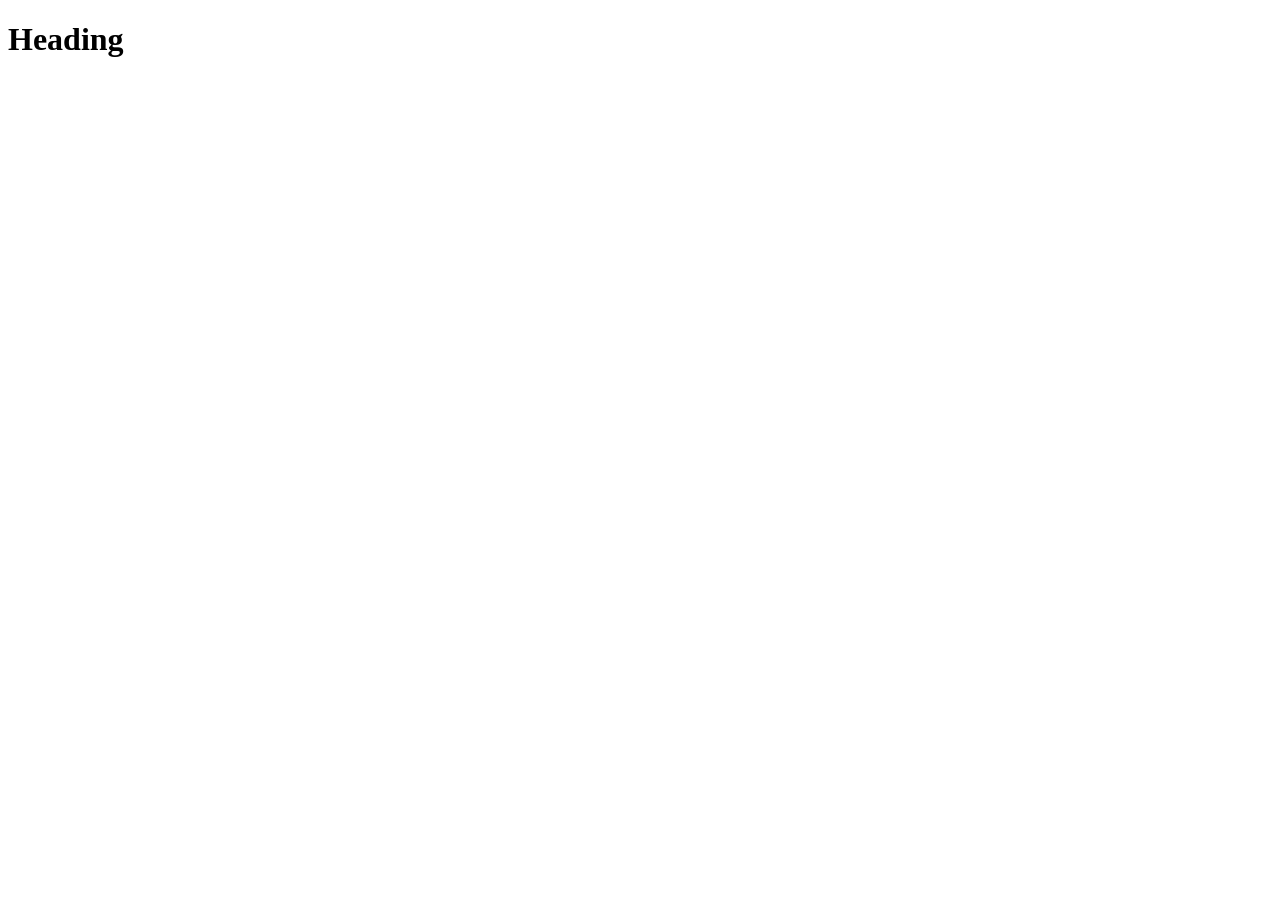
==== index.html @ 3affda14 "Initial commit" ====
<!DOCTYPE html>
<html lang="en">
  <head>
    <meta charset="UTF-8">
    <meta name="viewport" content="width=device-width, initial-scale=1.0">
    <meta http-equiv="X-UA-Compatible" content="ie=edge">
    <title>Title</title>
    <link rel="stylesheet" href="screen.css">
  </head>
  <body>
    <h1>Heading</h1>
    <script src="index.js"></script>
  </body>
</html>
---- screen.css ----
/* Add screen styles below */
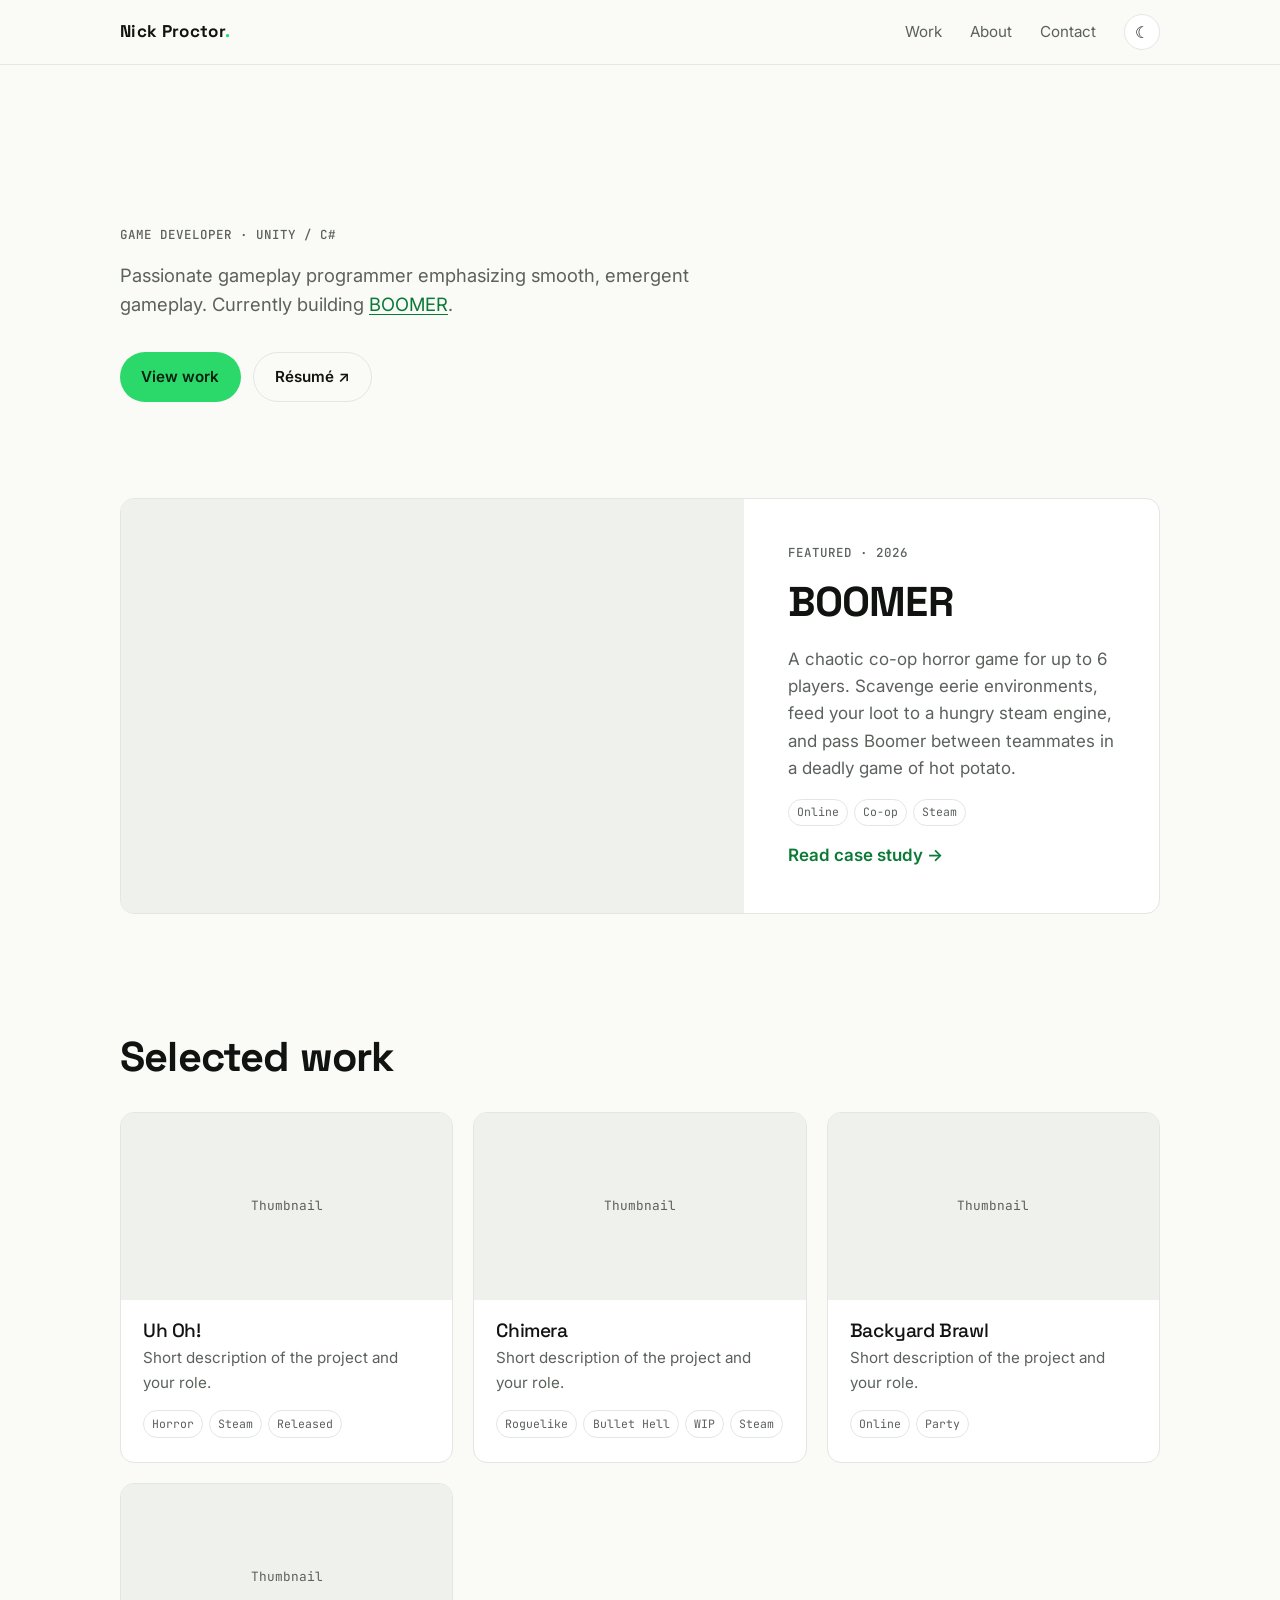
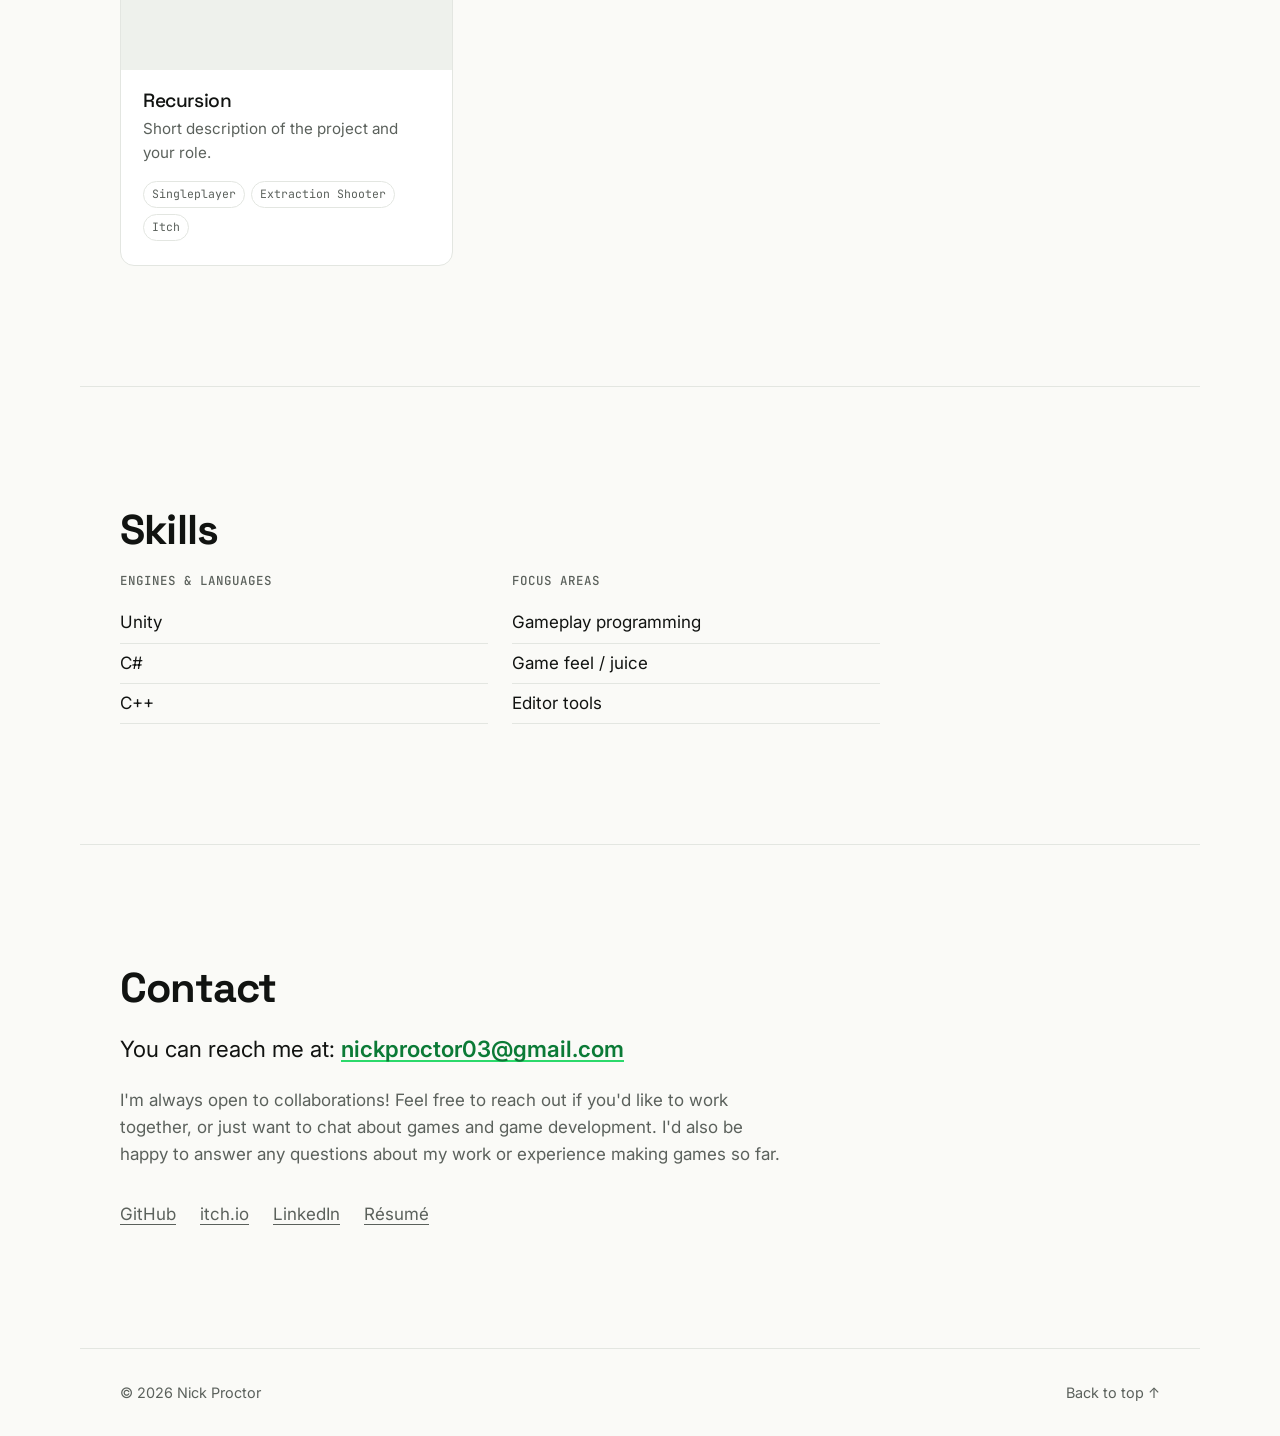
==== commit 90c9cb11: "Initial commit for website formatting" ====
--- a/index.html
+++ b/index.html
@@ -3,12 +3,162 @@
   <head>
     <meta charset="UTF-8">
     <meta name="viewport" content="width=device-width, initial-scale=1.0">
-    <meta http-equiv="X-UA-Compatible" content="ie=edge">
-    <title>Title</title>
+    <title>Nick Proctor</title>
+    <meta name="description" content="Portfolio of Nick Proctor, a game developer building small, tactile games in Unity.">
+
+    <!-- Apply saved theme before paint to avoid a light/dark flash -->
+    <script>
+      try { var t = localStorage.getItem('theme'); if (t) document.documentElement.dataset.theme = t; } catch (e) {}
+    </script>
+
+    <link rel="preconnect" href="https://fonts.googleapis.com">
+    <link rel="preconnect" href="https://fonts.gstatic.com" crossorigin>
+    <link href="https://fonts.googleapis.com/css2?family=Inter:wght@400;500;600&family=JetBrains+Mono:wght@400;500&family=Space+Grotesk:wght@500;700&display=swap" rel="stylesheet">
+    <link rel="icon" href="assets/favicon.png">
     <link rel="stylesheet" href="screen.css">
   </head>
   <body>
-    <h1>Heading</h1>
+    <!-- ============ NAV ============ -->
+    <header class="site-header">
+      <div class="container nav">
+        <a class="logo" href="index.html">Nick Proctor<span class="dot">.</span></a>
+        <nav class="nav-links" aria-label="Primary">
+          <a href="#work">Work</a>
+          <a href="about.html">About</a>
+          <a href="#contact">Contact</a>
+          <button class="theme-toggle" type="button" aria-label="Toggle dark mode">
+            <span class="icon-sun" aria-hidden="true">☀</span>
+            <span class="icon-moon" aria-hidden="true">☾</span>
+          </button>
+        </nav>
+      </div>
+    </header>
+
+    <main>
+      <!-- ============ INTRO ============ -->
+      <section class="intro container">
+        <p class="eyebrow">Game Developer · Unity / C#</p>
+        <!-- <h1>I make small, tactile games<br>that are <span class="hl">fun to touch</span>.</h1> -->
+        <p class="lede">
+          Passionate gameplay programmer emphasizing smooth, emergent gameplay.
+          Currently building <a href="projects/BOOMER.html">BOOMER</a>.
+        </p>
+        <div class="actions">
+          <a class="btn btn-primary" href="#work">View work</a>
+          <a class="btn btn-ghost" href="assets/General%20Resume.pdf" target="_blank" rel="noopener">Résumé ↗</a>
+        </div>
+      </section>
+
+      <!-- ============ FEATURED PROJECT ============ -->
+      <section class="container featured" aria-labelledby="featured-title">
+        <a class="featured-card" href="projects/BOOMER.html">
+          <div class="media" data-label="Featured GIF / video — 16:9">
+            <!-- Swap the placeholder for real media, e.g.:
+                 <video src="assets/boomer.mp4" autoplay muted loop playsinline></video>
+                 or <img src="assets/boomer.gif" alt="BOOMER gameplay"> -->
+          </div>
+          <div class="featured-body">
+            <p class="eyebrow">Featured · 2026</p>
+            <h2 id="featured-title">BOOMER</h2>
+            <p>A chaotic co-op horror game for up to 6 players. Scavenge eerie environments,
+               feed your loot to a hungry steam engine, and pass Boomer between teammates 
+               in a deadly game of hot potato.</p>
+            <ul class="tags">
+              <li>Online</li><li>Co-op</li><li>Steam</li>
+            </ul>
+            <span class="link-arrow">Read case study →</span>
+          </div>
+        </a>
+      </section>
+
+      <!-- ============ PROJECT GRID ============ -->
+      <section id="work" class="container section" aria-labelledby="work-title">
+        <div class="section-head">
+          <h2 id="work-title">Selected work</h2>
+          <!-- <p class="muted">Games, prototypes, and jams.</p> -->
+        </div>
+
+        <div class="grid">
+          <!-- Copy one <a class="card"> per project -->
+          <a class="card" href="projects/BOOMER.html">
+            <div class="media" data-label="Thumbnail"></div>
+            <div class="card-body">
+              <h3>Uh Oh!</h3>
+              <p>Short description of the project and your role.</p>
+              <ul class="tags"><li>Horror</li><li>Steam</li><li>Released</li></ul>
+            </div>
+          </a>
+
+          <a class="card" href="projects/BOOMER.html">
+            <div class="media" data-label="Thumbnail"></div>
+            <div class="card-body">
+              <h3>Chimera</h3>
+              <p>Short description of the project and your role.</p>
+              <ul class="tags"><li>Roguelike</li><li>Bullet Hell</li><li>WIP</li><li>Steam</li></ul>
+            </div>
+          </a>
+
+          <a class="card" href="projects/BOOMER.html">
+            <div class="media" data-label="Thumbnail"></div>
+            <div class="card-body">
+              <h3>Backyard Brawl</h3>
+              <p>Short description of the project and your role.</p>
+              <ul class="tags"><li>Online</li><li>Party</li></ul>
+            </div>
+          </a>
+
+          <a class="card" href="projects/BOOMER.html">
+            <div class="media" data-label="Thumbnail"></div>
+            <div class="card-body">
+              <h3>Recursion</h3>
+              <p>Short description of the project and your role.</p>
+              <ul class="tags"><li>Singleplayer</li><li>Extraction Shooter</li><li>Itch</li></ul>
+            </div>
+          </a>
+        </div>
+      </section>
+
+      <!-- ============ SKILLS ============ -->
+      <section id="skills" class="container section skills-section" aria-labelledby="skills-title">
+        <h2 id="skills-title">Skills</h2>
+        <div class="skills">
+          <div>
+            <h3 class="eyebrow">Engines &amp; languages</h3>
+            <ul><li>Unity</li><li>C#</li><li>C++</li></ul>
+          </div>
+          <div>
+            <h3 class="eyebrow">Focus areas</h3>
+            <ul><li>Gameplay programming</li><li>Game feel / juice</li><li>Editor tools</li></ul>
+          </div>
+        </div>
+      </section>
+
+      <!-- ============ CONTACT ============ -->
+      <section id="contact" class="container section contact" aria-labelledby="contact-title">
+        <h2 id="contact-title">Contact</h2>
+        <p class="contact-line">
+          You can reach me at:
+          <a class="contact-email" href="mailto:nickproctor03@gmail.com">nickproctor03@gmail.com</a>
+        </p>
+        <p class="contact-blurb">
+          I'm always open to collaborations! Feel free to reach out if you'd like to work 
+          together, or just want to chat about games and game development. I'd also be happy
+          to answer any questions about my work or experience making games so far. 
+        </p>
+        <ul class="socials">
+          <li><a href="https://github.com/procto76" target="_blank" rel="noopener">GitHub</a></li>
+          <li><a href="https://nickproct.itch.io/" target="_blank" rel="noopener">itch.io</a></li>
+          <li><a href="https://www.linkedin.com/in/nick-proctor-8b6729255/" target="_blank" rel="noopener">LinkedIn</a></li>
+          <li><a href="assets/General%20Resume.pdf" target="_blank" rel="noopener">Résumé</a></li>
+        </ul>
+      </section>
+    </main>
+
+    <footer class="site-footer container">
+      <p>© <span id="year"></span> Nick Proctor</p>
+      <a href="#" class="muted">Back to top ↑</a>
+    </footer>
+
     <script src="index.js"></script>
   </body>
 </html>
--- a/screen.css
+++ b/screen.css
@@ -1 +1,462 @@
-/* Add screen styles below */
+/* =========================================================
+   Design tokens
+   Change --accent to re-theme the whole site.
+   ========================================================= */
+:root {
+  --accent: #2BD96B;        /* acid green — fills, highlights */
+  --accent-ink: #0B7A36;    /* readable green for text on light bg */
+  --on-accent: #06200F;     /* text on top of accent fills */
+
+  --bg: #FAFAF7;
+  --surface: #FFFFFF;
+  --text: #111311;
+  --muted: #5B615C;
+  --border: #E3E6E1;
+  --placeholder: #EEF1EC;
+
+  --font-display: "Space Grotesk", system-ui, sans-serif;
+  --font-body: "Inter", system-ui, sans-serif;
+  --font-mono: "JetBrains Mono", ui-monospace, monospace;
+
+  --radius: 14px;
+  --max: 1120px;
+  --gutter: clamp(16px, 4vw, 40px);
+
+  color-scheme: light;
+}
+
+/* Dark tokens: used when the OS prefers dark (unless user picked light) … */
+@media (prefers-color-scheme: dark) {
+  :root:not([data-theme="light"]) {
+    --accent-ink: #2BD96B;
+    --bg: #0C0E0D;
+    --surface: #141816;
+    --text: #ECEFEB;
+    --muted: #98A09A;
+    --border: #252A27;
+    --placeholder: #1B201D;
+    color-scheme: dark;
+  }
+}
+/* … or when the user explicitly picked dark via the toggle. */
+:root[data-theme="dark"] {
+  --accent-ink: #2BD96B;
+  --bg: #0C0E0D;
+  --surface: #141816;
+  --text: #ECEFEB;
+  --muted: #98A09A;
+  --border: #252A27;
+  --placeholder: #1B201D;
+  color-scheme: dark;
+}
+
+/* =========================================================
+   Base
+   ========================================================= */
+*, *::before, *::after { box-sizing: border-box; }
+
+html { scroll-behavior: smooth; }
+@media (prefers-reduced-motion: reduce) {
+  html { scroll-behavior: auto; }
+  *, *::before, *::after { transition: none !important; animation: none !important; }
+}
+
+body {
+  margin: 0;
+  background: var(--bg);
+  color: var(--text);
+  font-family: var(--font-body);
+  font-size: 17px;
+  line-height: 1.6;
+  -webkit-font-smoothing: antialiased;
+  transition: background-color .2s, color .2s;
+}
+
+h1, h2, h3 {
+  font-family: var(--font-display);
+  line-height: 1.1;
+  letter-spacing: -0.02em;
+  margin: 0 0 .5em;
+}
+h1 { font-size: clamp(2.4rem, 6vw, 4.5rem); font-weight: 700; }
+h2 { font-size: clamp(1.8rem, 3.5vw, 2.6rem); font-weight: 700; }
+h3 { font-size: 1.2rem; font-weight: 500; }
+
+p { margin: 0 0 1em; }
+img, video { display: block; max-width: 100%; }
+
+a { color: inherit; }
+a:focus-visible, button:focus-visible {
+  outline: 2px solid var(--accent);
+  outline-offset: 3px;
+  border-radius: 4px;
+}
+::selection { background: var(--accent); color: var(--on-accent); }
+
+.container {
+  width: 100%;
+  max-width: var(--max);
+  margin-inline: auto;
+  padding-inline: var(--gutter);
+}
+.section { padding-block: clamp(64px, 10vw, 120px); }
+.muted { color: var(--muted); }
+
+.eyebrow {
+  font-family: var(--font-mono);
+  font-size: .78rem;
+  font-weight: 500;
+  letter-spacing: .08em;
+  text-transform: uppercase;
+  color: var(--muted);
+  margin: 0 0 1rem;
+}
+
+/* Highlighter-pen effect on key words */
+.hl {
+  background: linear-gradient(transparent 62%, var(--accent) 62%, var(--accent) 92%, transparent 92%);
+  padding-inline: .05em;
+}
+
+/* =========================================================
+   Header / nav
+   ========================================================= */
+.site-header {
+  position: sticky;
+  top: 0;
+  z-index: 10;
+  background: color-mix(in srgb, var(--bg) 85%, transparent);
+  backdrop-filter: blur(10px);
+  border-bottom: 1px solid var(--border);
+}
+.nav {
+  display: flex;
+  align-items: center;
+  justify-content: space-between;
+  height: 64px;
+}
+.logo {
+  font-family: var(--font-display);
+  font-weight: 700;
+  text-decoration: none;
+  letter-spacing: .02em;
+}
+.logo .dot { color: var(--accent); }
+
+.nav-links { display: flex; align-items: center; gap: clamp(12px, 3vw, 28px); }
+.nav-links a {
+  text-decoration: none;
+  font-size: .95rem;
+  color: var(--muted);
+  transition: color .15s;
+}
+.nav-links a:hover { color: var(--text); }
+
+.theme-toggle {
+  display: grid;
+  place-items: center;
+  width: 36px;
+  height: 36px;
+  border: 1px solid var(--border);
+  border-radius: 50%;
+  background: var(--surface);
+  color: var(--text);
+  cursor: pointer;
+  font-size: 1rem;
+}
+.theme-toggle:hover { border-color: var(--accent); }
+/* Show moon in light mode, sun in dark mode */
+.icon-sun { display: none; }
+:root[data-theme="dark"] .icon-sun { display: inline; }
+:root[data-theme="dark"] .icon-moon { display: none; }
+@media (prefers-color-scheme: dark) {
+  :root:not([data-theme="light"]) .icon-sun { display: inline; }
+  :root:not([data-theme="light"]) .icon-moon { display: none; }
+}
+
+/* =========================================================
+   Intro
+   ========================================================= */
+.intro { padding-block: clamp(72px, 14vw, 160px) clamp(48px, 8vw, 96px); }
+.intro h1 { max-width: 16ch; }
+.lede {
+  max-width: 52ch;
+  font-size: 1.15rem;
+  color: var(--muted);
+}
+.lede a { color: var(--accent-ink); text-underline-offset: 3px; }
+
+.actions { display: flex; flex-wrap: wrap; gap: 12px; margin-top: 2rem; }
+
+.btn {
+  display: inline-flex;
+  align-items: center;
+  gap: .4em;
+  padding: .8em 1.4em;
+  border-radius: 999px;
+  font-weight: 600;
+  font-size: .95rem;
+  text-decoration: none;
+  transition: transform .15s, background-color .15s, border-color .15s;
+}
+.btn:hover { transform: translateY(-2px); }
+.btn-primary { background: var(--accent); color: var(--on-accent); }
+.btn-ghost { border: 1px solid var(--border); }
+.btn-ghost:hover { border-color: var(--text); }
+
+/* =========================================================
+   Media placeholders (swap for <img> / <video>)
+   ========================================================= */
+.media {
+  position: relative;
+  aspect-ratio: 16 / 9;
+  background: var(--placeholder);
+  overflow: hidden;
+}
+.media:empty::after {
+  content: attr(data-label);
+  position: absolute;
+  inset: 0;
+  display: grid;
+  place-items: center;
+  font-family: var(--font-mono);
+  font-size: .8rem;
+  color: var(--muted);
+}
+.media img, .media video {
+  width: 100%;
+  height: 100%;
+  object-fit: cover;
+  transition: transform .4s ease;
+}
+
+/* =========================================================
+   Featured project
+   ========================================================= */
+.featured-card {
+  display: grid;
+  grid-template-columns: 1.5fr 1fr;
+  border: 1px solid var(--border);
+  border-radius: var(--radius);
+  background: var(--surface);
+  overflow: hidden;
+  text-decoration: none;
+  transition: border-color .2s, transform .2s;
+}
+.featured-card:hover { border-color: var(--accent); transform: translateY(-3px); }
+.featured-card:hover .media img,
+.featured-card:hover .media video { transform: scale(1.03); }
+.featured-card .media { aspect-ratio: auto; min-height: 320px; }
+.featured-body { padding: clamp(24px, 4vw, 44px); align-self: center; }
+.featured-body p:not(.eyebrow) { color: var(--muted); }
+
+.link-arrow {
+  display: inline-block;
+  margin-top: 1rem;
+  font-weight: 600;
+  color: var(--accent-ink);
+}
+
+@media (max-width: 760px) {
+  .featured-card { grid-template-columns: 1fr; }
+  .featured-card .media { aspect-ratio: 16 / 9; min-height: 0; }
+}
+
+/* =========================================================
+   Tags
+   ========================================================= */
+.tags {
+  display: flex;
+  flex-wrap: wrap;
+  gap: 6px;
+  list-style: none;
+  padding: 0;
+  margin: 0;
+}
+.tags li {
+  font-family: var(--font-mono);
+  font-size: .72rem;
+  padding: .3em .7em;
+  border: 1px solid var(--border);
+  border-radius: 999px;
+  color: var(--muted);
+}
+
+/* =========================================================
+   Project grid
+   ========================================================= */
+.section-head {
+  display: flex;
+  flex-wrap: wrap;
+  align-items: baseline;
+  justify-content: space-between;
+  gap: 8px 24px;
+  margin-bottom: 2rem;
+}
+.section-head h2 { margin: 0; }
+.section-head p { margin: 0; }
+
+.grid {
+  display: grid;
+  grid-template-columns: repeat(auto-fill, minmax(min(100%, 300px), 1fr));
+  gap: 20px;
+}
+.card {
+  display: flex;
+  flex-direction: column;
+  border: 1px solid var(--border);
+  border-radius: var(--radius);
+  background: var(--surface);
+  overflow: hidden;
+  text-decoration: none;
+  transition: border-color .2s, transform .2s;
+}
+.card:hover { border-color: var(--accent); transform: translateY(-3px); }
+.card:hover .media img,
+.card:hover .media video { transform: scale(1.04); }
+.card-body { padding: 20px 22px 24px; }
+.card-body h3 { margin-bottom: .3em; }
+.card-body p { color: var(--muted); font-size: .95rem; }
+
+/* =========================================================
+   About
+   ========================================================= */
+.about {
+  display: grid;
+  grid-template-columns: 1fr 2fr;
+  gap: 32px;
+  border-top: 1px solid var(--border);
+}
+.about-photos {
+  display: flex;
+  flex-direction: column;
+  margin-top: 1.5rem;
+  border-radius: var(--radius);
+  overflow: hidden;
+}
+.about-photos img {
+  width: 100%;
+  height: auto;
+  background: var(--placeholder);
+}
+.about-body { padding-top: .4rem; }
+
+/* Standalone About page */
+.about-page { border-top: 0; padding-top: clamp(48px, 8vw, 96px); }
+.about-page h1 { font-size: clamp(1.8rem, 3.5vw, 2.6rem); }
+.about-page .about-body { padding-top: calc(clamp(1.8rem, 3.5vw, 2.6rem) * 1.6 + 1.5rem); }
+@media (max-width: 760px) {
+  .about-page .about-body { padding-top: 0; }
+}
+
+/* Skills section on the landing page */
+.skills-section { border-top: 1px solid var(--border); }
+.skills-section .skills { margin-top: 1rem; max-width: 760px; }
+
+/* Highlight the current page in the nav */
+.nav-links a[aria-current="page"] { color: var(--text); }
+.about-body > p { font-size: 1.15rem; max-width: 56ch; }
+.skills {
+  display: grid;
+  grid-template-columns: repeat(auto-fit, minmax(200px, 1fr));
+  gap: 24px;
+  margin-top: 2rem;
+}
+.skills ul { list-style: none; padding: 0; margin: 0; }
+.skills li { padding: .35em 0; border-bottom: 1px solid var(--border); }
+
+@media (max-width: 760px) {
+  .about { grid-template-columns: 1fr; gap: 24px; }
+}
+
+/* =========================================================
+   Contact
+   ========================================================= */
+.contact { border-top: 1px solid var(--border); }
+.contact-line {
+  font-size: clamp(1.15rem, 2.5vw, 1.4rem);
+  margin-bottom: 1.25rem;
+}
+.contact-email {
+  font-weight: 600;
+  color: var(--accent-ink);
+  text-decoration: none;
+  overflow-wrap: anywhere;
+  background: linear-gradient(var(--accent), var(--accent)) left bottom / 100% 2px no-repeat;
+  transition: background-size .2s ease;
+}
+.contact-email:hover { background-size: 100% 100%; color: var(--on-accent); }
+.contact-blurb {
+  max-width: 60ch;
+  color: var(--muted);
+  margin-bottom: 2rem;
+}
+
+.socials { display: flex; flex-wrap: wrap; gap: 8px 24px; list-style: none; padding: 0; margin: 0; }
+.socials a { color: var(--muted); text-underline-offset: 4px; }
+.socials a:hover { color: var(--text); }
+
+/* =========================================================
+   Footer
+   ========================================================= */
+.site-footer {
+  display: flex;
+  justify-content: space-between;
+  gap: 16px;
+  padding-block: 32px;
+  border-top: 1px solid var(--border);
+  font-size: .9rem;
+  color: var(--muted);
+}
+.site-footer p { margin: 0; }
+.site-footer a { text-decoration: none; }
+
+/* =========================================================
+   Project (case study) pages
+   ========================================================= */
+.back-link {
+  display: inline-block;
+  margin-top: 40px;
+  color: var(--muted);
+  text-decoration: none;
+  font-size: .95rem;
+}
+.back-link:hover { color: var(--text); }
+
+.project-hero { padding-block: 32px 40px; }
+.project-hero h1 { margin-bottom: .3em; }
+.project-hero .lede { margin-bottom: 1.5rem; }
+
+.project-media { border-radius: var(--radius); }
+
+.project-meta {
+  display: grid;
+  grid-template-columns: repeat(auto-fit, minmax(150px, 1fr));
+  gap: 20px;
+  padding-block: 32px;
+  margin: 40px 0 0;
+  border-block: 1px solid var(--border);
+}
+.project-meta dt { font-family: var(--font-mono); font-size: .75rem; text-transform: uppercase; letter-spacing: .08em; color: var(--muted); }
+.project-meta dd { margin: .3em 0 0; font-weight: 500; }
+
+.prose { max-width: 68ch; padding-block: 48px; }
+.prose h2 { font-size: 1.6rem; margin-top: 2em; }
+.prose ul { padding-left: 1.2em; }
+.prose li { margin-bottom: .4em; }
+
+.gallery {
+  display: grid;
+  grid-template-columns: repeat(auto-fit, minmax(min(100%, 320px), 1fr));
+  gap: 16px;
+  padding-bottom: 48px;
+}
+.gallery .media { border-radius: var(--radius); }
+
+.project-nav {
+  display: flex;
+  justify-content: space-between;
+  padding-block: 32px 64px;
+  border-top: 1px solid var(--border);
+}
+.project-nav a { color: var(--accent-ink); font-weight: 600; text-decoration: none; }
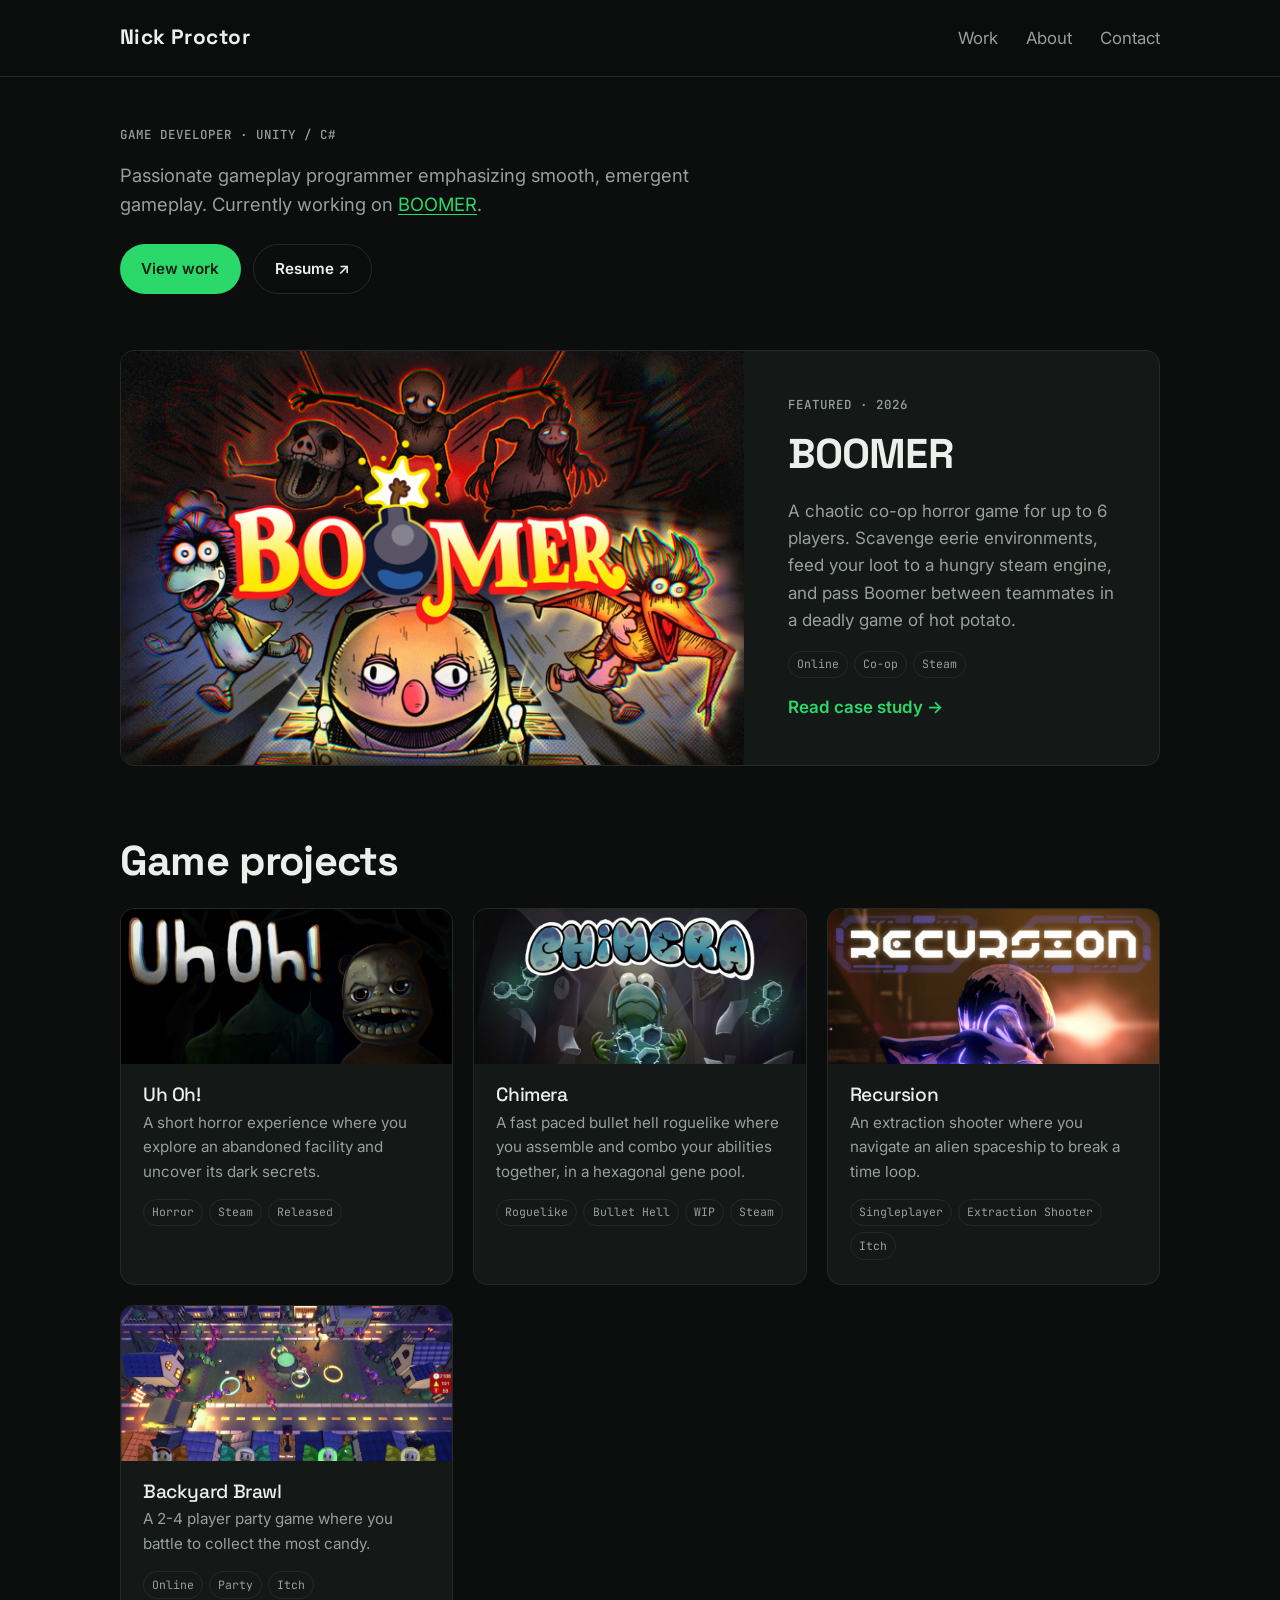
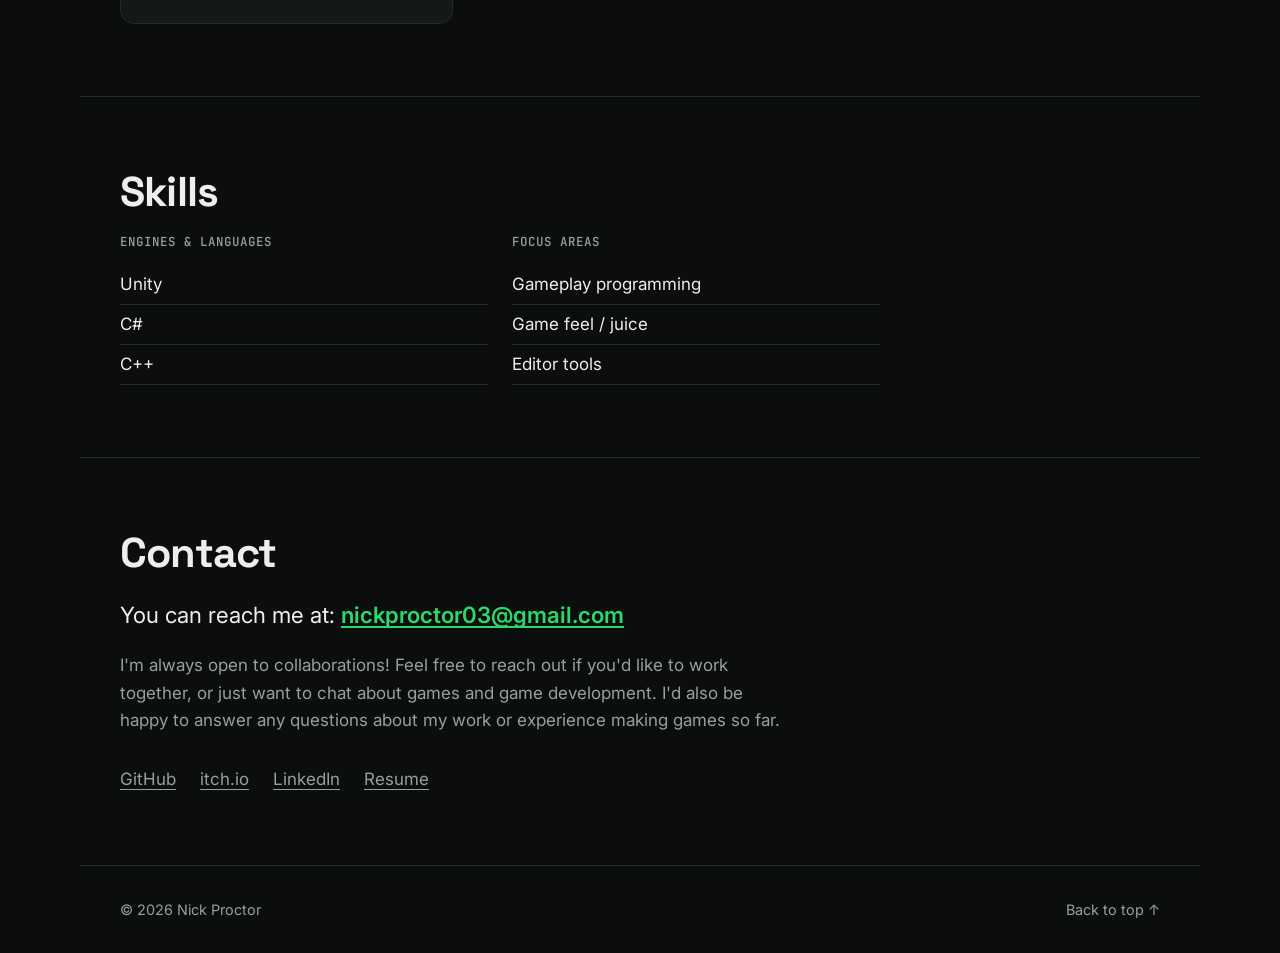
==== commit 06e3a12b: "Procedural gen section for BOOMER, thumbnails for all other games" ====
--- a/index.html
+++ b/index.html
@@ -5,11 +5,6 @@
     <meta name="viewport" content="width=device-width, initial-scale=1.0">
     <title>Nick Proctor</title>
     <meta name="description" content="Portfolio of Nick Proctor, a game developer building small, tactile games in Unity.">
-
-    <!-- Apply saved theme before paint to avoid a light/dark flash -->
-    <script>
-      try { var t = localStorage.getItem('theme'); if (t) document.documentElement.dataset.theme = t; } catch (e) {}
-    </script>
 
     <link rel="preconnect" href="https://fonts.googleapis.com">
     <link rel="preconnect" href="https://fonts.gstatic.com" crossorigin>
@@ -21,15 +16,11 @@
     <!-- ============ NAV ============ -->
     <header class="site-header">
       <div class="container nav">
-        <a class="logo" href="index.html">Nick Proctor<span class="dot">.</span></a>
+        <a class="logo" href="index.html">Nick Proctor</a>
         <nav class="nav-links" aria-label="Primary">
           <a href="#work">Work</a>
           <a href="about.html">About</a>
           <a href="#contact">Contact</a>
-          <button class="theme-toggle" type="button" aria-label="Toggle dark mode">
-            <span class="icon-sun" aria-hidden="true">☀</span>
-            <span class="icon-moon" aria-hidden="true">☾</span>
-          </button>
         </nav>
       </div>
     </header>
@@ -41,21 +32,20 @@
         <!-- <h1>I make small, tactile games<br>that are <span class="hl">fun to touch</span>.</h1> -->
         <p class="lede">
           Passionate gameplay programmer emphasizing smooth, emergent gameplay.
-          Currently building <a href="projects/BOOMER.html">BOOMER</a>.
+          Currently working on <a href="projects/BOOMER.html">BOOMER</a>.
         </p>
         <div class="actions">
           <a class="btn btn-primary" href="#work">View work</a>
-          <a class="btn btn-ghost" href="assets/General%20Resume.pdf" target="_blank" rel="noopener">Résumé ↗</a>
+          <a class="btn btn-ghost" href="assets/General%20Resume.pdf" target="_blank" rel="noopener">Resume ↗</a>
         </div>
       </section>
 
       <!-- ============ FEATURED PROJECT ============ -->
       <section class="container featured" aria-labelledby="featured-title">
         <a class="featured-card" href="projects/BOOMER.html">
-          <div class="media" data-label="Featured GIF / video — 16:9">
-            <!-- Swap the placeholder for real media, e.g.:
-                 <video src="assets/boomer.mp4" autoplay muted loop playsinline></video>
-                 or <img src="assets/boomer.gif" alt="BOOMER gameplay"> -->
+          <div class="media">
+            <img src="assets/Images/HeaderCapusle.png" width="920" height="430"
+                 alt="BOOMER key art: the steam engine and puppet characters fleeing beneath the BOOMER logo">
           </div>
           <div class="featured-body">
             <p class="eyebrow">Featured · 2026</p>
@@ -74,45 +64,45 @@
       <!-- ============ PROJECT GRID ============ -->
       <section id="work" class="container section" aria-labelledby="work-title">
         <div class="section-head">
-          <h2 id="work-title">Selected work</h2>
+          <h2 id="work-title">Game projects</h2>
           <!-- <p class="muted">Games, prototypes, and jams.</p> -->
         </div>
 
         <div class="grid">
           <!-- Copy one <a class="card"> per project -->
-          <a class="card" href="projects/BOOMER.html">
-            <div class="media" data-label="Thumbnail"></div>
+          <a class="card" href="projects/UhOh.html">
+            <div class="media"><img src="assets/Images/UhOhTitleHeader.jpg" width="920" height="430" loading="lazy" alt="Uh Oh! key art"></div>
             <div class="card-body">
               <h3>Uh Oh!</h3>
-              <p>Short description of the project and your role.</p>
+              <p>A short horror experience where you explore an abandoned facility and uncover its dark secrets.</p>
               <ul class="tags"><li>Horror</li><li>Steam</li><li>Released</li></ul>
             </div>
           </a>
 
-          <a class="card" href="projects/BOOMER.html">
-            <div class="media" data-label="Thumbnail"></div>
+          <a class="card" href="projects/Chimera.html">
+            <div class="media"><img src="assets/Images/ChimeraTitleHeader.jpg" width="920" height="430" loading="lazy" alt="Chimera key art"></div>
             <div class="card-body">
               <h3>Chimera</h3>
-              <p>Short description of the project and your role.</p>
+              <p>A fast paced bullet hell roguelike where you assemble and combo your abilities together, in a hexagonal gene pool.</p>
               <ul class="tags"><li>Roguelike</li><li>Bullet Hell</li><li>WIP</li><li>Steam</li></ul>
             </div>
           </a>
 
-          <a class="card" href="projects/BOOMER.html">
-            <div class="media" data-label="Thumbnail"></div>
+          <a class="card" href="projects/Recursion.html">
+            <div class="media"><img src="assets/Images/RecursionHeader.jpg" width="920" height="430" loading="lazy" alt="Recursion key art"></div>
             <div class="card-body">
-              <h3>Backyard Brawl</h3>
-              <p>Short description of the project and your role.</p>
-              <ul class="tags"><li>Online</li><li>Party</li></ul>
+              <h3>Recursion</h3>
+              <p>An extraction shooter where you navigate an alien spaceship to break a time loop.</p>
+              <ul class="tags"><li>Singleplayer</li><li>Extraction Shooter</li><li>Itch</li></ul>
             </div>
           </a>
 
-          <a class="card" href="projects/BOOMER.html">
-            <div class="media" data-label="Thumbnail"></div>
+          <a class="card" href="projects/BackyardBrawl.html">
+            <div class="media"><img src="assets/Images/BackyardBrawl.jpg" width="1600" height="894" loading="lazy" alt="Backyard Brawl gameplay"></div>
             <div class="card-body">
-              <h3>Recursion</h3>
-              <p>Short description of the project and your role.</p>
-              <ul class="tags"><li>Singleplayer</li><li>Extraction Shooter</li><li>Itch</li></ul>
+              <h3>Backyard Brawl</h3>
+              <p>A 2-4 player party game where you battle to collect the most candy.</p>
+              <ul class="tags"><li>Online</li><li>Party</li><li>Itch</li></ul>
             </div>
           </a>
         </div>
@@ -149,7 +139,7 @@
           <li><a href="https://github.com/procto76" target="_blank" rel="noopener">GitHub</a></li>
           <li><a href="https://nickproct.itch.io/" target="_blank" rel="noopener">itch.io</a></li>
           <li><a href="https://www.linkedin.com/in/nick-proctor-8b6729255/" target="_blank" rel="noopener">LinkedIn</a></li>
-          <li><a href="assets/General%20Resume.pdf" target="_blank" rel="noopener">Résumé</a></li>
+          <li><a href="assets/General%20Resume.pdf" target="_blank" rel="noopener">Resume</a></li>
         </ul>
       </section>
     </main>
--- a/screen.css
+++ b/screen.css
@@ -4,49 +4,24 @@
    ========================================================= */
 :root {
   --accent: #2BD96B;        /* acid green — fills, highlights */
-  --accent-ink: #0B7A36;    /* readable green for text on light bg */
+  --accent-ink: #2BD96B;    /* green used for text/links */
   --on-accent: #06200F;     /* text on top of accent fills */
 
-  --bg: #FAFAF7;
-  --surface: #FFFFFF;
-  --text: #111311;
-  --muted: #5B615C;
-  --border: #E3E6E1;
-  --placeholder: #EEF1EC;
-
-  --font-display: "Space Grotesk", system-ui, sans-serif;
-  --font-body: "Inter", system-ui, sans-serif;
-  --font-mono: "JetBrains Mono", ui-monospace, monospace;
-
-  --radius: 14px;
-  --max: 1120px;
-  --gutter: clamp(16px, 4vw, 40px);
-
-  color-scheme: light;
-}
-
-/* Dark tokens: used when the OS prefers dark (unless user picked light) … */
-@media (prefers-color-scheme: dark) {
-  :root:not([data-theme="light"]) {
-    --accent-ink: #2BD96B;
-    --bg: #0C0E0D;
-    --surface: #141816;
-    --text: #ECEFEB;
-    --muted: #98A09A;
-    --border: #252A27;
-    --placeholder: #1B201D;
-    color-scheme: dark;
-  }
-}
-/* … or when the user explicitly picked dark via the toggle. */
-:root[data-theme="dark"] {
-  --accent-ink: #2BD96B;
   --bg: #0C0E0D;
   --surface: #141816;
   --text: #ECEFEB;
   --muted: #98A09A;
   --border: #252A27;
   --placeholder: #1B201D;
+
+  --font-display: "Space Grotesk", system-ui, sans-serif;
+  --font-body: "Inter", system-ui, sans-serif;
+  --font-mono: "JetBrains Mono", ui-monospace, monospace;
+
+  --radius: 14px;
+  --max: 1120px;
+  --gutter: clamp(16px, 4vw, 40px);
+
   color-scheme: dark;
 }
 
@@ -99,7 +74,7 @@
   margin-inline: auto;
   padding-inline: var(--gutter);
 }
-.section { padding-block: clamp(64px, 10vw, 120px); }
+.section { padding-block: clamp(40px, 6vw, 72px); }
 .muted { color: var(--muted); }
 
 .eyebrow {
@@ -133,51 +108,29 @@
   display: flex;
   align-items: center;
   justify-content: space-between;
-  height: 64px;
+  height: 76px;
 }
 .logo {
   font-family: var(--font-display);
   font-weight: 700;
   text-decoration: none;
   letter-spacing: .02em;
-}
-.logo .dot { color: var(--accent); }
+  font-size: 1.3rem;
+}
 
 .nav-links { display: flex; align-items: center; gap: clamp(12px, 3vw, 28px); }
 .nav-links a {
   text-decoration: none;
-  font-size: .95rem;
+  font-size: 1.05rem;
   color: var(--muted);
   transition: color .15s;
 }
 .nav-links a:hover { color: var(--text); }
 
-.theme-toggle {
-  display: grid;
-  place-items: center;
-  width: 36px;
-  height: 36px;
-  border: 1px solid var(--border);
-  border-radius: 50%;
-  background: var(--surface);
-  color: var(--text);
-  cursor: pointer;
-  font-size: 1rem;
-}
-.theme-toggle:hover { border-color: var(--accent); }
-/* Show moon in light mode, sun in dark mode */
-.icon-sun { display: none; }
-:root[data-theme="dark"] .icon-sun { display: inline; }
-:root[data-theme="dark"] .icon-moon { display: none; }
-@media (prefers-color-scheme: dark) {
-  :root:not([data-theme="light"]) .icon-sun { display: inline; }
-  :root:not([data-theme="light"]) .icon-moon { display: none; }
-}
-
 /* =========================================================
    Intro
    ========================================================= */
-.intro { padding-block: clamp(72px, 14vw, 160px) clamp(48px, 8vw, 96px); }
+.intro { padding-block: clamp(24px, 4vw, 48px) clamp(32px, 5vw, 56px); }
 .intro h1 { max-width: 16ch; }
 .lede {
   max-width: 52ch;
@@ -186,7 +139,7 @@
 }
 .lede a { color: var(--accent-ink); text-underline-offset: 3px; }
 
-.actions { display: flex; flex-wrap: wrap; gap: 12px; margin-top: 2rem; }
+.actions { display: flex; flex-wrap: wrap; gap: 12px; margin-top: 1.5rem; }
 
 .btn {
   display: inline-flex;
@@ -291,7 +244,7 @@
   align-items: baseline;
   justify-content: space-between;
   gap: 8px 24px;
-  margin-bottom: 2rem;
+  margin-bottom: 1.5rem;
 }
 .section-head h2 { margin: 0; }
 .section-head p { margin: 0; }
@@ -314,6 +267,8 @@
 .card:hover { border-color: var(--accent); transform: translateY(-3px); }
 .card:hover .media img,
 .card:hover .media video { transform: scale(1.04); }
+/* Card thumbnails use the Steam capsule shape (920x430) so logos aren't cropped */
+.card .media { aspect-ratio: 920 / 430; }
 .card-body { padding: 20px 22px 24px; }
 .card-body h3 { margin-bottom: .3em; }
 .card-body p { color: var(--muted); font-size: .95rem; }
@@ -342,7 +297,7 @@
 .about-body { padding-top: .4rem; }
 
 /* Standalone About page */
-.about-page { border-top: 0; padding-top: clamp(48px, 8vw, 96px); }
+.about-page { border-top: 0; padding-top: clamp(32px, 5vw, 56px); }
 .about-page h1 { font-size: clamp(1.8rem, 3.5vw, 2.6rem); }
 .about-page .about-body { padding-top: calc(clamp(1.8rem, 3.5vw, 2.6rem) * 1.6 + 1.5rem); }
 @media (max-width: 760px) {
@@ -416,47 +371,156 @@
    ========================================================= */
 .back-link {
   display: inline-block;
-  margin-top: 40px;
+  margin-top: 24px;
   color: var(--muted);
   text-decoration: none;
   font-size: .95rem;
 }
 .back-link:hover { color: var(--text); }
 
-.project-hero { padding-block: 32px 40px; }
+.project-hero { padding-block: 20px 28px; }
 .project-hero h1 { margin-bottom: .3em; }
 .project-hero .lede { margin-bottom: 1.5rem; }
 
 .project-media { border-radius: var(--radius); }
+/* Show an image at its own proportions instead of forcing 16:9 */
+.media-natural { aspect-ratio: auto; }
+.media-natural img { height: auto; }
 
 .project-meta {
   display: grid;
   grid-template-columns: repeat(auto-fit, minmax(150px, 1fr));
   gap: 20px;
-  padding-block: 32px;
-  margin: 40px 0 0;
+  padding-block: 24px;
+  margin: 28px 0 0;
   border-block: 1px solid var(--border);
 }
 .project-meta dt { font-family: var(--font-mono); font-size: .75rem; text-transform: uppercase; letter-spacing: .08em; color: var(--muted); }
 .project-meta dd { margin: .3em 0 0; font-weight: 500; }
 
-.prose { max-width: 68ch; padding-block: 48px; }
+.prose { max-width: 68ch; padding-block: 32px; }
+.prose:not(:has(*)) { display: none; } /* hide when it only holds comments */
 .prose h2 { font-size: 1.6rem; margin-top: 2em; }
 .prose ul { padding-left: 1.2em; }
 .prose li { margin-bottom: .4em; }
 
+/* Feature blocks: text on one side, looping video on the other */
+.feature-section {
+  padding-block: 32px;
+  border-top: 1px solid var(--border);
+}
+/* The details bar already draws a line underneath itself */
+.project-meta + .feature-section { border-top: 0; }
+.feature-section > h2 { font-size: 1.8rem; margin-bottom: .5rem; }
+
+.feature {
+  display: grid;
+  grid-template-columns: 1fr 1.2fr;
+  gap: clamp(24px, 4vw, 48px);
+  align-items: center;
+  padding-block: 16px;
+}
+/* Sub-sections sit close under their parent heading */
+.feature-sub { padding-top: 24px; }
+.feature-text h3 { font-size: 1.25rem; font-weight: 700; }
+/* Small system name above a problem-as-headline */
+.feature-text .feature-label { margin-bottom: .5rem; color: var(--accent-ink); }
+.feature-text p + p { margin-top: 1em; }
+
+/* Before / After toggle */
+.compare { display: flex; flex-direction: column; gap: 12px; min-width: 0; }
+.compare-toggle {
+  display: inline-flex;
+  align-self: flex-start;
+  padding: 3px;
+  border: 1px solid var(--border);
+  border-radius: 999px;
+  background: var(--surface);
+}
+.compare-toggle button {
+  font-family: var(--font-mono);
+  font-size: .75rem;
+  font-weight: 500;
+  letter-spacing: .08em;
+  text-transform: uppercase;
+  padding: .45em 1.1em;
+  border: 0;
+  border-radius: 999px;
+  background: transparent;
+  color: var(--muted);
+  cursor: pointer;
+  transition: background-color .2s, color .2s;
+}
+.compare-toggle button:hover { color: var(--text); }
+.compare-toggle button[aria-pressed="true"] { background: var(--accent); color: var(--on-accent); }
+
+.compare-pane {
+  position: absolute;
+  inset: 0;
+  opacity: 0;
+  visibility: hidden;
+  transition: opacity .3s ease, visibility .3s;
+}
+.compare-pane.is-active { opacity: 1; visibility: visible; }
+/* Filename label shows until the video exists and covers it */
+.compare-pane::before {
+  content: attr(data-label);
+  position: absolute;
+  inset: 0;
+  display: grid;
+  place-items: center;
+  font-family: var(--font-mono);
+  font-size: .8rem;
+  color: var(--muted);
+}
+.compare-pane video,
+.compare-pane img { position: relative; }
+/* Wide top-down level captures (~2.16:1) */
+.compare-wide { aspect-ratio: 1400 / 648; }
+/* Zoom in, anchored to the bottom edge: crops left, right and top only */
+.compare-wide img {
+  transform: scale(1.25);
+  transform-origin: 50% 100%;
+}
+.compare-caption {
+  margin: 0;
+  font-family: var(--font-mono);
+  font-size: .75rem;
+  color: var(--muted);
+}
+.feature-text p { color: var(--muted); max-width: 56ch; margin: 0; }
+
+.feature-media { border-radius: var(--radius); border: 1px solid var(--border); }
+/* Label shows until the video file exists and covers it */
+.feature-media::before {
+  content: attr(data-label);
+  position: absolute;
+  inset: 0;
+  display: grid;
+  place-items: center;
+  font-family: var(--font-mono);
+  font-size: .8rem;
+  color: var(--muted);
+}
+.feature-media video { position: relative; }
+
+@media (max-width: 760px) {
+  .feature { grid-template-columns: 1fr; }
+}
+
 .gallery {
   display: grid;
   grid-template-columns: repeat(auto-fit, minmax(min(100%, 320px), 1fr));
   gap: 16px;
-  padding-bottom: 48px;
+  padding-block: 32px;
+  border-top: 1px solid var(--border);
 }
 .gallery .media { border-radius: var(--radius); }
 
 .project-nav {
   display: flex;
   justify-content: space-between;
-  padding-block: 32px 64px;
+  padding-block: 24px 48px;
   border-top: 1px solid var(--border);
 }
 .project-nav a { color: var(--accent-ink); font-weight: 600; text-decoration: none; }
